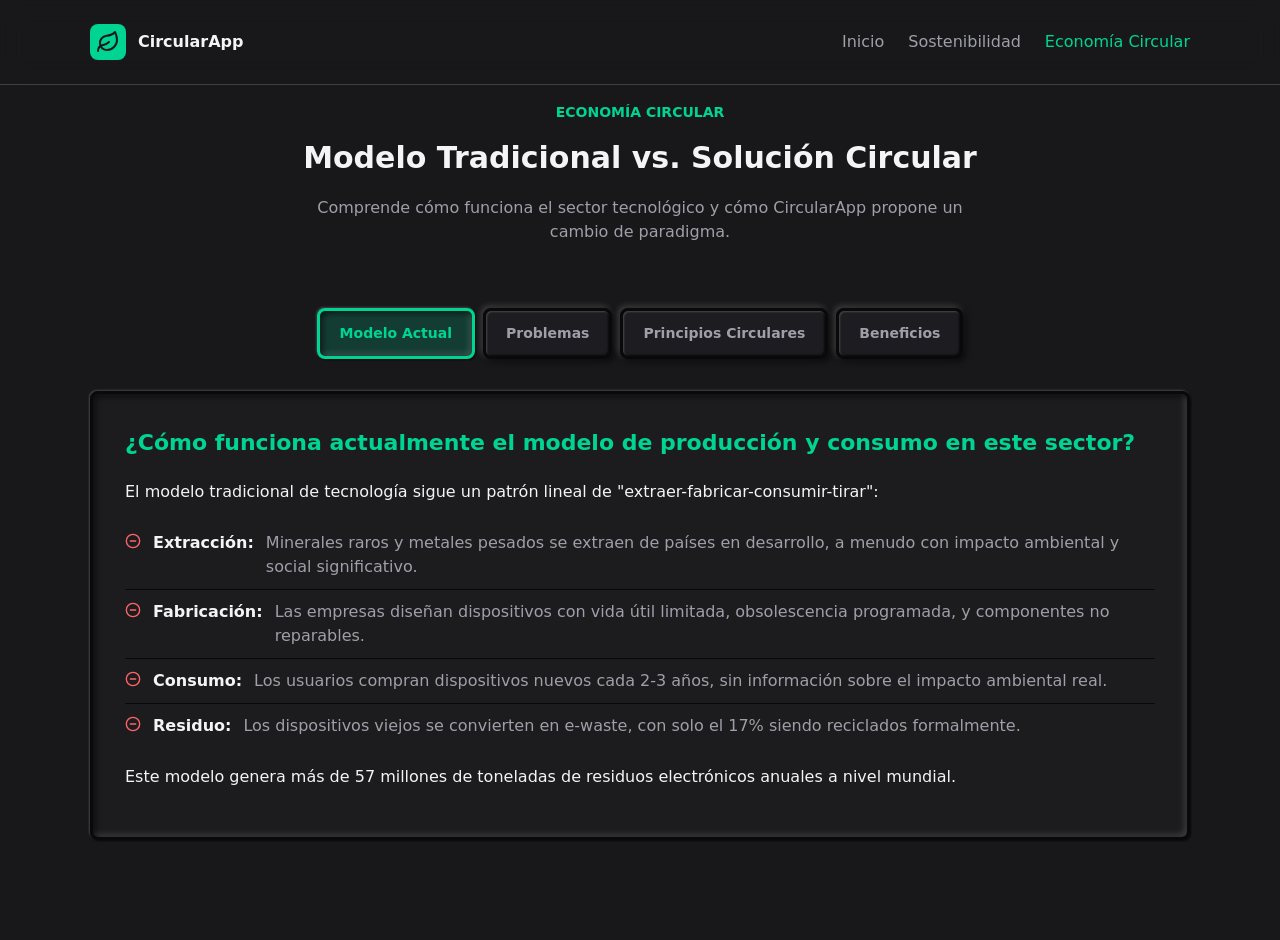
==== economia-circular/index.html @ 88b3b9d5 "Añadir página de economía circular" ====
<!DOCTYPE html>
<html lang="en">
  <head>
    <meta charset="UTF-8">
    <meta name="viewport" content="width=device-width, initial-scale=1.0">
    <title>Economía Circular - CircularApp</title>
    <link rel="stylesheet" href="/css/index.css">
    <link rel="stylesheet" href="/css/economia-circular.css">
  </head>
  <body>
    <header class="header">
      <div>
        <nav class="nav">
          <a href="/" class="home-link">
            <img src="/assets/leaf.svg" alt="CircularApp Logo">
            CircularApp
          </a>
          <ul class="nav-links">
            <li><a href="/">Inicio</a></li>
            <li><a href="/sostenibilidad/">Sostenibilidad</a></li>
            <li><a href="/economia-circular/" class="active">Economía Circular</a></li>
          </ul>
        </nav>
      </div>
    </header>

    <main>
      <div class="section">
        <div>
          <div class="section-header">
            <span>Economía Circular</span>
            <h2>Modelo Tradicional vs. Solución Circular</h2>
            <p>Comprende cómo funciona el sector tecnológico y cómo CircularApp propone un cambio de paradigma.</p>
          </div>

          <div class="tabs-container">
            <div class="tabs-header">
              <button class="tab-button active" data-tab="modelo">Modelo Actual</button>
              <button class="tab-button" data-tab="problemas">Problemas</button>
              <button class="tab-button" data-tab="principios">Principios Circulares</button>
              <button class="tab-button" data-tab="beneficios">Beneficios</button>
            </div>

            <div class="tabs-content">
              <div class="tab-panel active" id="modelo">
                <div class="tab-panel-content">
                  <h3>¿Cómo funciona actualmente el modelo de producción y consumo en este sector?</h3>
                  <p>El modelo tradicional de tecnología sigue un patrón lineal de "extraer-fabricar-consumir-tirar":</p>
                  <ul class="tab-list">
                    <li>
                      <img src="/assets/circle-minus.svg" alt="Minus">
                      <strong>Extracción:</strong> Minerales raros y metales pesados se extraen de países en desarrollo, a menudo con impacto ambiental y social significativo.
                    </li>
                    <li>
                      <img src="/assets/circle-minus.svg" alt="Minus">
                      <strong>Fabricación:</strong> Las empresas diseñan dispositivos con vida útil limitada, obsolescencia programada, y componentes no reparables.
                    </li>
                    <li>
                      <img src="/assets/circle-minus.svg" alt="Minus">
                      <strong>Consumo:</strong> Los usuarios compran dispositivos nuevos cada 2-3 años, sin información sobre el impacto ambiental real.
                    </li>
                    <li>
                      <img src="/assets/circle-minus.svg" alt="Minus">
                      <strong>Residuo:</strong> Los dispositivos viejos se convierten en e-waste, con solo el 17% siendo reciclados formalmente.
                    </li>
                  </ul>
                  <p>Este modelo genera más de 57 millones de toneladas de residuos electrónicos anuales a nivel mundial.</p>
                </div>
              </div>

              <div class="tab-panel" id="problemas">
                <div class="tab-panel-content">
                  <h3>¿Qué problemas presenta ese modelo clásico?</h3>
                  <ul class="tab-list">
                    <li>
                      <img src="/assets/circle-minus.svg" alt="Minus">
                      <div>
                        <strong>Obsolescencia programada</strong>
                        <p>Los fabricantes diseñan dispositivos con vida útil corta, forzando reemplazos innecesarios.</p>
                      </div>
                    </li>
                    <li>
                      <img src="/assets/circle-minus.svg" alt="Minus">
                      <div>
                        <strong>Falta de transparencia</strong>
                        <p>Los consumidores no tienen acceso a información sobre reparabilidad, huella ambiental o durabilidad.</p>
                      </div>
                    </li>
                    <li>
                      <img src="/assets/circle-minus.svg" alt="Minus">
                      <div>
                        <strong>Desechos electrónicos</strong>
                        <p>Solo el 17.4% de los residuos electrónicos se reciclan formalmente; el resto termina en vertederos o se quema.</p>
                      </div>
                    </li>
                    <li>
                      <img src="/assets/circle-minus.svg" alt="Minus">
                      <div>
                        <strong>Extracción insostenible</strong>
                        <p>La minería de metales raros causa deforestación, contaminación de agua y violación de derechos humanos.</p>
                      </div>
                    </li>
                    <li>
                      <img src="/assets/circle-minus.svg" alt="Minus">
                      <div>
                        <strong>Altas emisiones de CO2</strong>
                        <p>La fabricación de un smartphone genera entre 70-80 kg de CO2, mayormente durante la producción.</p>
                      </div>
                    </li>
                  </ul>
                </div>
              </div>

              <div class="tab-panel" id="principios">
                <div class="tab-panel-content">
                  <h3>¿Qué principios de la economía circular aplica CircularApp?</h3>
                  <div class="principles-grid">
                    <div class="card">
                      <div class="card-header">
                        <h4>Diseño para la durabilidad</h4>
                      </div>
                      <div class="card-content">
                        <p>Evaluamos si los dispositivos están diseñados para durar, permitiendo reparación y actualizaciones.</p>
                      </div>
                    </div>
                    <div class="card">
                      <div class="card-header">
                        <h4>Right to Repair</h4>
                      </div>
                      <div class="card-content">
                        <p>Promovemos el derecho a reparar, informando sobre disponibilidad de piezas y documentación técnica.</p>
                      </div>
                    </div>
                    <div class="card">
                      <div class="card-header">
                        <h4>Reutilización</h4>
                      </div>
                      <div class="card-content">
                        <p>Recomendamos dispositivos reacondicionados como alternativa sostenible a la compra nueva.</p>
                      </div>
                    </div>
                    <div class="card">
                      <div class="card-header">
                        <h4>Transparencia</h4>
                      </div>
                      <div class="card-content">
                        <p>Proporcionamos datos claros sobre huella ambiental para decisiones de consumo responsables.</p>
                      </div>
                    </div>
                    <div class="card">
                      <div class="card-header">
                        <h4>Extensión de vida útil</h4>
                      </div>
                      <div class="card-content">
                        <p>Ayudamos a maximizar el uso de dispositivos existentes antes de reemplazar.</p>
                      </div>
                    </div>
                    <div class="card">
                      <div class="card-header">
                        <h4>Consumo responsable</h4>
                      </div>
                      <div class="card-content">
                        <p>Guiamos a los usuarios hacia decisiones de compra alineadas con la sostenibilidad.</p>
                      </div>
                    </div>
                  </div>
                </div>
              </div>

              <div class="tab-panel" id="beneficios">
                <div class="tab-panel-content">
                  <h3>¿Qué beneficios aporta frente al modelo tradicional?</h3>
                  <div class="benefits-comparison">
                    <div class="card">
                      <div class="card-header">
                        <h4>Modelo Tradicional</h4>
                      </div>
                      <div class="card-content">
                        <ul class="tab-list">
                          <li>
                            <img src="/assets/circle-minus.svg" alt="Minus">
                            Compras frecuentes de dispositivos nuevos
                          </li>
                          <li>
                            <img src="/assets/circle-minus.svg" alt="Minus">
                            Alto coste económico a largo plazo
                          </li>
                          <li>
                            <img src="/assets/circle-minus.svg" alt="Minus">
                            Impacto ambiental muy elevado
                          </li>
                          <li>
                            <img src="/assets/circle-minus.svg" alt="Minus">
                            Dependencia de fabricantes
                          </li>
                          <li>
                            <img src="/assets/circle-minus.svg" alt="Minus">
                            Información opaca para consumidores
                          </li>
                          <li>
                            <img src="/assets/circle-minus.svg" alt="Minus">
                            Residuos electrónicos acumulados
                          </li>
                        </ul>
                      </div>
                    </div>
                    <div class="card">
                      <div class="card-header">
                        <h4>Con CircularApp</h4>
                      </div>
                      <div class="card-content">
                        <ul class="tab-list">
                          <li>
                            <img src="/assets/circle-check.svg" alt="Check">
                            Decisiones informadas de compra
                          </li>
                          <li>
                            <img src="/assets/circle-check.svg" alt="Check">
                            Ahorro económico significativo
                          </li>
                          <li>
                            <img src="/assets/circle-check.svg" alt="Check">
                            Reducción de huella ambiental
                          </li>
                          <li>
                            <img src="/assets/circle-check.svg" alt="Check">
                            Independencia del fabricante
                          </li>
                          <li>
                            <img src="/assets/circle-check.svg" alt="Check">
                            Transparencia total
                          </li>
                          <li>
                            <img src="/assets/circle-check.svg" alt="Check">
                            Menor generación de residuos
                          </li>
                        </ul>
                      </div>
                    </div>
                  </div>
                  <div class="benefit-stats">
                    <div class="card">
                      <div class="card-content">
                        <p class="benefit-stat-value">40%</p>
                        <p class="benefit-stat-label">menos CO2 eligiendo reacondicionado</p>
                      </div>
                    </div>
                    <div class="card">
                      <div class="card-content">
                        <p class="benefit-stat-value">70%</p>
                        <p class="benefit-stat-label">ahorro frente a dispositivo nuevo</p>
                      </div>
                    </div>
                    <div class="card">
                      <div class="card-content">
                        <p class="benefit-stat-value">3x</p>
                        <p class="benefit-stat-label">más vida útil con buenas prácticas</p>
                      </div>
                    </div>
                  </div>
                </div>
              </div>
            </div>
          </div>
        </div>
      </div>
    </main>
    <script src="/js/home.js"></script>
  </body>
</html>
---- css/index.css ----
@import "reset.css";

/* VARIABLES */
:root {
	/* --color-background: oklch(92% 0.004 286.32); /* color-zinc-200 */
	/* --color-foreground: oklch(37% 0.013 285.805); /* color-zinc-700 */
	/* --color-muted-background: oklch(87.1% 0.006 286.286); /* color-zinc-300 */
	/* --color-muted-foreground: oklch(44.2% 0.017 285.786); /* color-zinc-600 */
	/* --color-primary: oklch(59.6% 0.145 163.225); /* color-emerald-600 */
	/* --color-danger: oklch(57.7% 0.245 27.325); /* color-red-600 */
	/* --color-border: oklch(92% 0.004 286.32); /* color-zinc-200 */

	/* --color-shadow: rgba(0, 0, 0, 0.2); */
	/* --color-highlight: rgba(255, 255, 255, 1); */

	--color-background: oklch(21% 0.006 285.885); /* color-zinc-900 */
	--color-foreground: oklch(96.7% 0.001 286.375); /* color-zinc-100 */
	--color-muted-background: oklch(37% 0.013 285.805); /* color-zinc-700 */
	--color-muted-foreground: oklch(70.5% 0.015 286.067); /* color-zinc-400 */
	--color-primary: oklch(76.5% 0.177 163.223); /* color-emerald-400 */
	--color-danger: oklch(70.4% 0.191 22.216); /* color-red-400 */
	--color-border: oklch(14.1% 0.005 285.823); /* color-zinc-950 */

	--color-shadow: rgba(0, 0, 0, 0.75);
	--color-highlight: rgba(255, 255, 255, 0.2);

	--shadow-raised:
		2px 2px 6px var(--color-shadow),
		-2px -2px 6px var(--color-highlight),
		inset 0px 0px 0px var(--color-shadow),
		inset 0px 0px 0px var(--color-highlight),
		inset 1px 1px 2px var(--color-highlight),
		inset -1px -1px 2px var(--color-shadow);
	--shadow-inset:
		1px 1px 2px var(--color-shadow),
		-1px -1px 2px var(--color-highlight),
		inset 2px 2px 6px var(--color-shadow),
		inset -2px -2px 6px var(--color-highlight),
		inset 0px 0px 0px var(--color-highlight),
		inset 0px 0px 0px var(--color-shadow);
}

/* DEFAULT STYLES */
html {
	scroll-behavior: smooth;
}

body {
	background: var(--color-background);
	color: var(--color-foreground);
}

/* COMPONENTS */
.button {
	display: inline-flex;
	border: 3px solid var(--color-border);
	border-radius: 8px;
	font-weight: 600;
	padding: 8px 14px;
	box-shadow: var(--shadow-raised);
	transition: all 0.2s ease;
	background: linear-gradient(
		to top left,
		hsl(from var(--color-muted-background) h s l / 0.05),
		hsl(from var(--color-muted-background) h s l / 0.25)
	);
}
.button:active {
	box-shadow: var(--shadow-inset);
	scale: 0.99;
}
.button.button-primary {
	background: linear-gradient(
		to top left,
		hsl(from var(--color-primary) h s l / 0.05),
		hsl(from var(--color-primary) h s l / 0.25)
	);
}

.card {
	border: 3px solid var(--color-border);
	border-radius: 8px;
	box-shadow: var(--shadow-raised);
	transition: all 0.2s ease-in-out;
	background: hsl(from var(--color-muted-background) h s l / 0.15);
}
.card.card-inset {
	box-shadow: var(--shadow-inset);
}
.card .card-header {
	padding: 18px;
}
.card .card-header h3 {
	font-size: 20px;
	font-weight: 600;
	color: var(--color-primary);
}
.card .card-header p {
	font-size: 14px;
	color: var(--color-muted-foreground);
	margin-top: -4px;
}
.card .card-content {
	padding: 0 18px 18px 18px;
}
.card .card-content p {
	font-size: 14px;
}

/* HEADER */
.header {
	position: fixed;
	top: 0;
	left: 0;
	right: 0;
	z-index: 10;
	padding: 24px 0;
	border-bottom: 1px solid var(--color-muted-background);
	backdrop-filter: blur(12px);
}

.header div {
	max-width: 1100px;
	margin: 0 auto;
}

.header .home-link {
	display: flex;
	flex-direction: row;
	align-items: center;
	gap: 12px;
	font-size: 16px;
	font-weight: bold;
}

.header .home-link img {
	height: 36px;
	width: 36px;
	padding: 6px;
	border-radius: 8px;
	background-color: var(--color-primary);
}

/* MAIN */
.primary {
	color: var(--color-primary);
}

/* SECTIONS */
.section {
	padding: 100px 0;
}
.section > div {
	max-width: 1100px;
	margin: 0 auto;
}

.section-header {
	margin: 0 auto;
	max-width: 700px;
	text-align: center;
}
.section-header span {
	margin-bottom: 12px;
	display: inline-block;
	font-size: 14px;
	font-weight: 600;
	text-transform: uppercase;
	color: var(--color-primary);
}
.section-header h2 {
	font-size: 30px;
	font-weight: bold;
}
.section-header p {
	margin-top: 16px;
	text-wrap: pretty;
	color: var(--color-muted-foreground);
}

/* NAV */
.nav {
	display: flex;
	flex-direction: row;
	align-items: center;
	justify-content: space-between;
}

.nav-links {
	display: flex;
	flex-direction: row;
	gap: 24px;
	list-style: none;
	margin: 0;
	padding: 0;
}

.nav-links a {
	font-weight: 500;
	color: var(--color-muted-foreground);
	transition: color 0.2s ease;
}

.nav-links a:hover,
.nav-links a.active {
	color: var(--color-primary);
}
---- css/economia-circular.css ----
/* TABS */
.tabs-container {
	margin-top: 64px;
}

.tabs-header {
	display: flex;
	gap: 8px;
	flex-wrap: wrap;
	justify-content: center;
}

.tab-button {
	padding: 12px 20px;
	border: 3px solid var(--color-border);
	border-radius: 8px;
	background: hsl(from var(--color-muted-background) h s l / 0.15);
	color: var(--color-muted-foreground);
	font-weight: 600;
	font-size: 14px;
	cursor: pointer;
	box-shadow: var(--shadow-raised);
}

.tab-button:hover {
	background: hsl(from var(--color-primary) h s l / 0.1);
	color: var(--color-foreground);
}

.tab-button.active {
	background: hsl(from var(--color-primary) h s l / 0.2);
	color: var(--color-primary);
	border-color: var(--color-primary);
	box-shadow: var(--shadow-inset);
}

.tabs-content {
	margin-top: 32px;
}

.tab-panel {
	display: none;
}

.tab-panel.active {
	display: block;
}

.tab-panel-content {
	border: 3px solid var(--color-border);
	border-radius: 8px;
	padding: 32px;
	background: hsl(from var(--color-muted-background) h s l / 0.1);
	box-shadow: var(--shadow-inset);
}

.tab-panel-content h3 {
	font-size: 22px;
	font-weight: bold;
	color: var(--color-primary);
	margin-bottom: 20px;
}

.tab-panel-content > p {
	margin-bottom: 16px;
	color: var(--color-foreground);
	line-height: 1.6;
}

.tab-list {
	list-style: none;
	padding: 0;
	margin: 16px 0;
}

.tab-list li {
	display: flex;
	flex-direction: row;
	align-items: flex-start;
	gap: 12px;
	padding: 10px 0;
	border-bottom: 1px solid var(--color-border);
	color: var(--color-muted-foreground);
	line-height: 1.5;
}

.tab-list li:last-child {
	border-bottom: none;
}

.tab-list li img {
	height: 16px;
	width: 16px;
	flex-shrink: 0;
	margin-top: 2px;
}

.tab-list li strong {
	color: var(--color-foreground);
}

.tab-list li div {
	flex: 1;
}

.tab-list li div strong {
	display: block;
	margin-bottom: 4px;
}

.tab-list li div p {
	margin: 0;
	font-size: 13px;
}

/* PRINCIPLES GRID */
.principles-grid {
	display: grid;
	grid-template-columns: repeat(3, 1fr);
	gap: 20px;
	margin-top: 24px;
}

.principles-grid .card .card-header h4 {
	font-size: 16px;
	font-weight: 600;
	color: var(--color-primary);
}

.principles-grid .card .card-content p {
	font-size: 13px;
	color: var(--color-muted-foreground);
	line-height: 1.5;
	margin: 0;
}

/* BENEFITS COMPARISON */
.benefits-comparison {
	display: grid;
	grid-template-columns: repeat(2, 1fr);
	gap: 24px;
	margin: 24px 0;
}

.benefits-comparison .card .card-header h4 {
	font-size: 18px;
	font-weight: bold;
}

.benefits-comparison .card:first-child .card-header h4 {
	color: var(--color-danger);
}

.benefits-comparison .card:last-child .card-header h4 {
	color: var(--color-primary);
}

.benefits-comparison .card .card-content {
	padding: 18px;
}

.benefits-comparison .card .card-content .tab-list li {
	border-bottom: none;
	padding: 6px 0;
	font-size: 14px;
}

.benefits-comparison .card:first-child .card-content .tab-list li {
	color: var(--color-muted-foreground);
}

.benefits-comparison .card:last-child .card-content .tab-list li {
	color: var(--color-foreground);
}

.benefit-stats {
	display: flex;
	justify-content: space-around;
	gap: 24px;
	margin-top: 32px;
	padding-top: 24px;
	border-top: 2px solid var(--color-border);
}

.benefit-stats .card .card-content {
	text-align: center;
	padding: 12px;
}

.benefit-stat-value {
	display: block;
	font-size: 36px;
	font-weight: bold;
	color: var(--color-primary);
}

.benefit-stat-label {
	font-size: 12px;
	color: var(--color-muted-foreground);
}
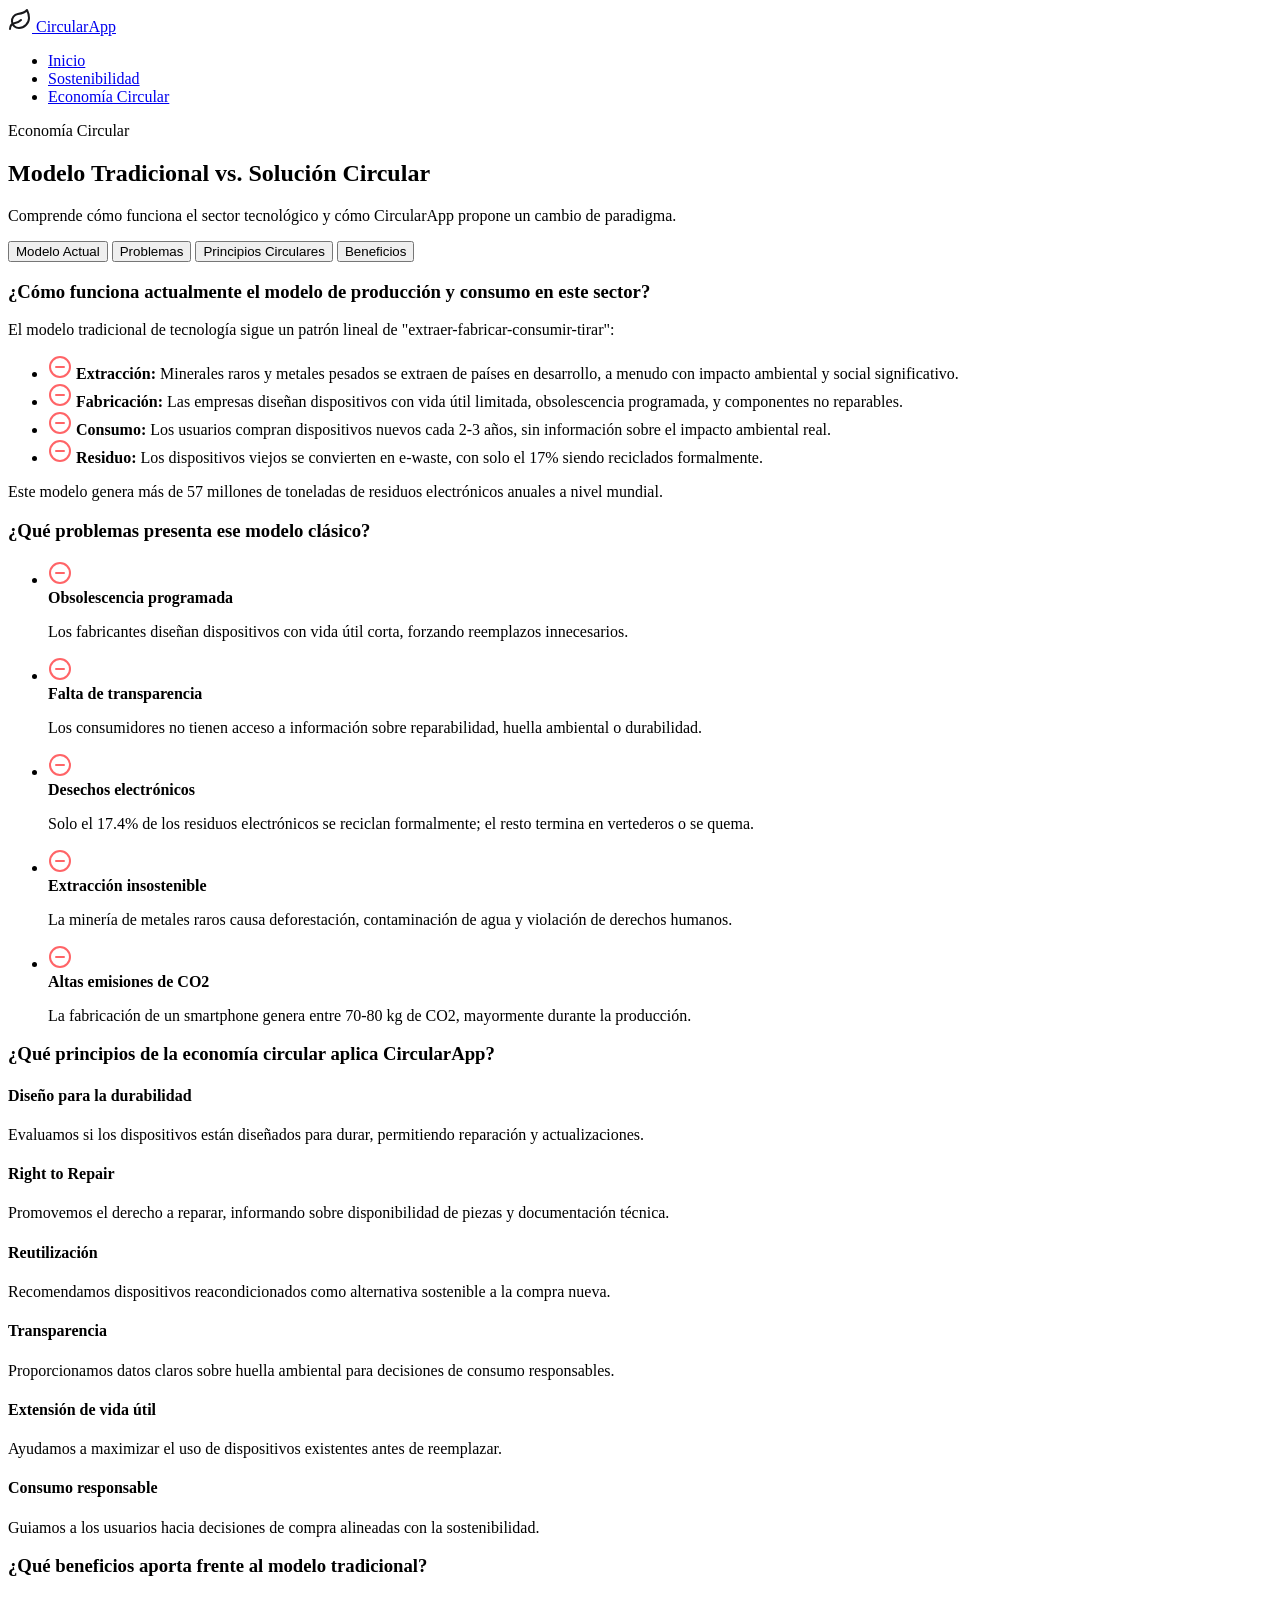
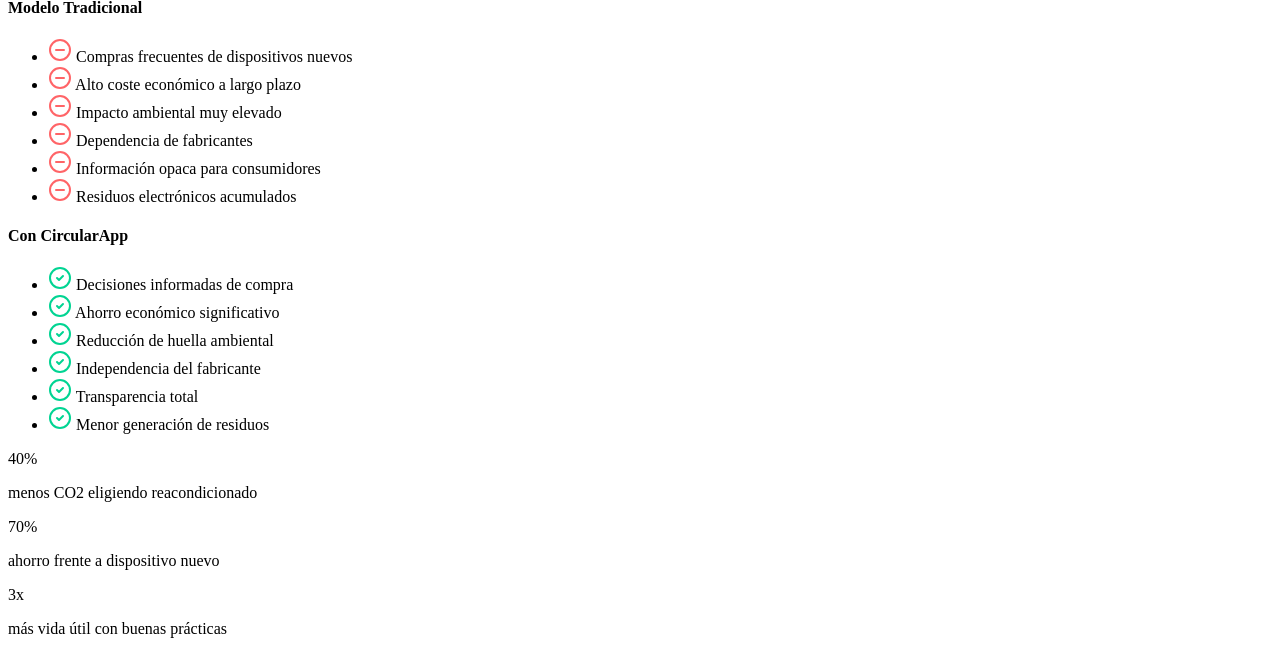
==== commit a22225a1: "Añadir prefijo a los enlaces" ====
--- a/economia-circular/index.html
+++ b/economia-circular/index.html
@@ -4,21 +4,22 @@
     <meta charset="UTF-8">
     <meta name="viewport" content="width=device-width, initial-scale=1.0">
     <title>Economía Circular - CircularApp</title>
-    <link rel="stylesheet" href="/css/index.css">
-    <link rel="stylesheet" href="/css/economia-circular.css">
+    <link rel="stylesheet" href="/grupo-sostenible/css/index.css">
+    <link rel="stylesheet" href="/grupo-sostenible/css/economia-circular.css">
+    <script src="/grupo-sostenible/js/economia-circular.js" defer></script>
   </head>
   <body>
     <header class="header">
       <div>
         <nav class="nav">
-          <a href="/" class="home-link">
+          <a href="/grupo-sostenible/" class="home-link">
             <img src="/assets/leaf.svg" alt="CircularApp Logo">
             CircularApp
           </a>
           <ul class="nav-links">
-            <li><a href="/">Inicio</a></li>
-            <li><a href="/sostenibilidad/">Sostenibilidad</a></li>
-            <li><a href="/economia-circular/" class="active">Economía Circular</a></li>
+            <li><a href="/grupo-sostenible/">Inicio</a></li>
+            <li><a href="/grupo-sostenible/sostenibilidad/">Sostenibilidad</a></li>
+            <li><a href="/grupo-sostenible/economia-circular/" class="active">Economía Circular</a></li>
           </ul>
         </nav>
       </div>
@@ -265,6 +266,5 @@
         </div>
       </div>
     </main>
-    <script src="/js/home.js"></script>
   </body>
 </html>
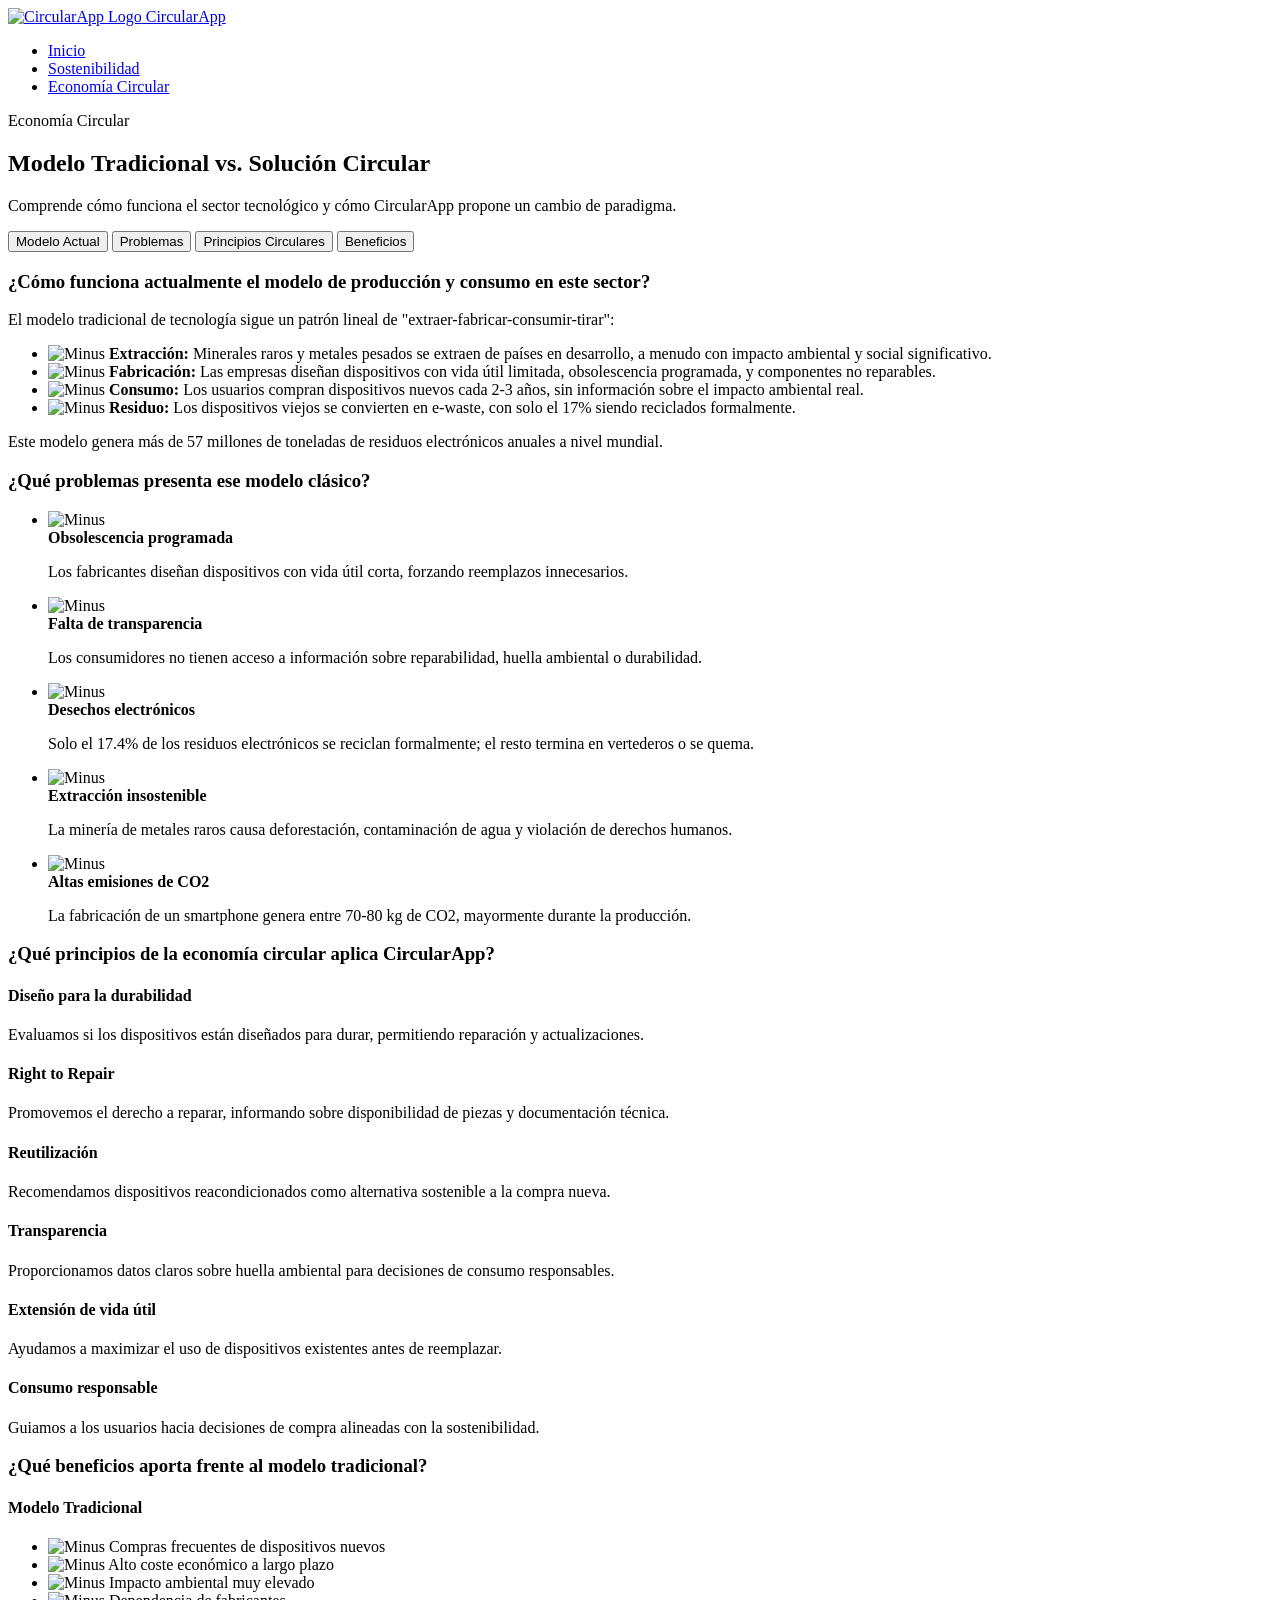
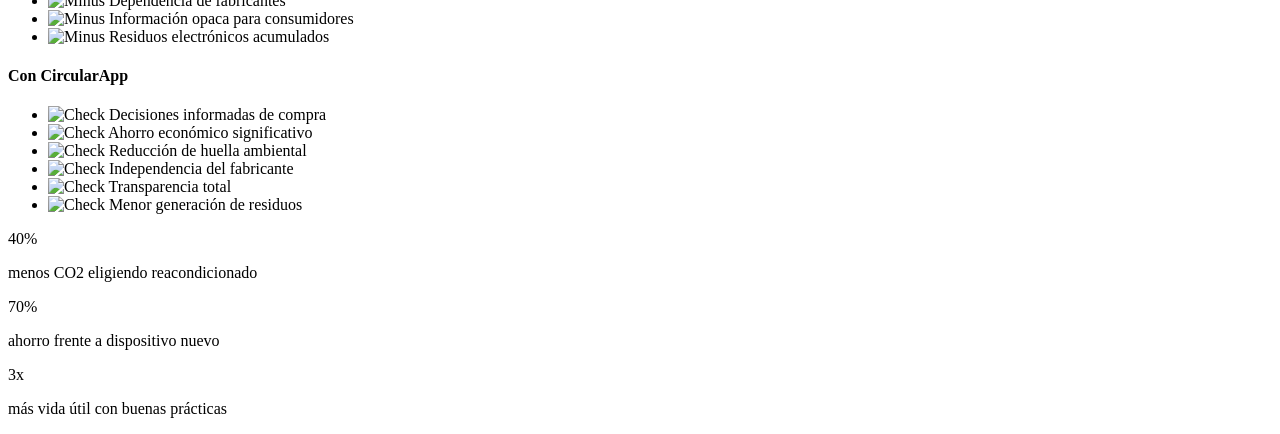
==== commit 25822bdc: "Añadir prefijo a las imágenes" ====
--- a/economia-circular/index.html
+++ b/economia-circular/index.html
@@ -13,7 +13,7 @@
       <div>
         <nav class="nav">
           <a href="/grupo-sostenible/" class="home-link">
-            <img src="/assets/leaf.svg" alt="CircularApp Logo">
+            <img src="/grupo-sostenible/assets/leaf.svg" alt="CircularApp Logo">
             CircularApp
           </a>
           <ul class="nav-links">
@@ -49,19 +49,19 @@
                   <p>El modelo tradicional de tecnología sigue un patrón lineal de "extraer-fabricar-consumir-tirar":</p>
                   <ul class="tab-list">
                     <li>
-                      <img src="/assets/circle-minus.svg" alt="Minus">
+                      <img src="/grupo-sostenible/assets/circle-minus.svg" alt="Minus">
                       <strong>Extracción:</strong> Minerales raros y metales pesados se extraen de países en desarrollo, a menudo con impacto ambiental y social significativo.
                     </li>
                     <li>
-                      <img src="/assets/circle-minus.svg" alt="Minus">
+                      <img src="/grupo-sostenible/assets/circle-minus.svg" alt="Minus">
                       <strong>Fabricación:</strong> Las empresas diseñan dispositivos con vida útil limitada, obsolescencia programada, y componentes no reparables.
                     </li>
                     <li>
-                      <img src="/assets/circle-minus.svg" alt="Minus">
+                      <img src="/grupo-sostenible/assets/circle-minus.svg" alt="Minus">
                       <strong>Consumo:</strong> Los usuarios compran dispositivos nuevos cada 2-3 años, sin información sobre el impacto ambiental real.
                     </li>
                     <li>
-                      <img src="/assets/circle-minus.svg" alt="Minus">
+                      <img src="/grupo-sostenible/assets/circle-minus.svg" alt="Minus">
                       <strong>Residuo:</strong> Los dispositivos viejos se convierten en e-waste, con solo el 17% siendo reciclados formalmente.
                     </li>
                   </ul>
@@ -74,35 +74,35 @@
                   <h3>¿Qué problemas presenta ese modelo clásico?</h3>
                   <ul class="tab-list">
                     <li>
-                      <img src="/assets/circle-minus.svg" alt="Minus">
+                      <img src="/grupo-sostenible/assets/circle-minus.svg" alt="Minus">
                       <div>
                         <strong>Obsolescencia programada</strong>
                         <p>Los fabricantes diseñan dispositivos con vida útil corta, forzando reemplazos innecesarios.</p>
                       </div>
                     </li>
                     <li>
-                      <img src="/assets/circle-minus.svg" alt="Minus">
+                      <img src="/grupo-sostenible/assets/circle-minus.svg" alt="Minus">
                       <div>
                         <strong>Falta de transparencia</strong>
                         <p>Los consumidores no tienen acceso a información sobre reparabilidad, huella ambiental o durabilidad.</p>
                       </div>
                     </li>
                     <li>
-                      <img src="/assets/circle-minus.svg" alt="Minus">
+                      <img src="/grupo-sostenible/assets/circle-minus.svg" alt="Minus">
                       <div>
                         <strong>Desechos electrónicos</strong>
                         <p>Solo el 17.4% de los residuos electrónicos se reciclan formalmente; el resto termina en vertederos o se quema.</p>
                       </div>
                     </li>
                     <li>
-                      <img src="/assets/circle-minus.svg" alt="Minus">
+                      <img src="/grupo-sostenible/assets/circle-minus.svg" alt="Minus">
                       <div>
                         <strong>Extracción insostenible</strong>
                         <p>La minería de metales raros causa deforestación, contaminación de agua y violación de derechos humanos.</p>
                       </div>
                     </li>
                     <li>
-                      <img src="/assets/circle-minus.svg" alt="Minus">
+                      <img src="/grupo-sostenible/assets/circle-minus.svg" alt="Minus">
                       <div>
                         <strong>Altas emisiones de CO2</strong>
                         <p>La fabricación de un smartphone genera entre 70-80 kg de CO2, mayormente durante la producción.</p>
@@ -179,27 +179,27 @@
                       <div class="card-content">
                         <ul class="tab-list">
                           <li>
-                            <img src="/assets/circle-minus.svg" alt="Minus">
+                            <img src="/grupo-sostenible/assets/circle-minus.svg" alt="Minus">
                             Compras frecuentes de dispositivos nuevos
                           </li>
                           <li>
-                            <img src="/assets/circle-minus.svg" alt="Minus">
+                            <img src="/grupo-sostenible/assets/circle-minus.svg" alt="Minus">
                             Alto coste económico a largo plazo
                           </li>
                           <li>
-                            <img src="/assets/circle-minus.svg" alt="Minus">
+                            <img src="/grupo-sostenible/assets/circle-minus.svg" alt="Minus">
                             Impacto ambiental muy elevado
                           </li>
                           <li>
-                            <img src="/assets/circle-minus.svg" alt="Minus">
+                            <img src="/grupo-sostenible/assets/circle-minus.svg" alt="Minus">
                             Dependencia de fabricantes
                           </li>
                           <li>
-                            <img src="/assets/circle-minus.svg" alt="Minus">
+                            <img src="/grupo-sostenible/assets/circle-minus.svg" alt="Minus">
                             Información opaca para consumidores
                           </li>
                           <li>
-                            <img src="/assets/circle-minus.svg" alt="Minus">
+                            <img src="/grupo-sostenible/assets/circle-minus.svg" alt="Minus">
                             Residuos electrónicos acumulados
                           </li>
                         </ul>
@@ -212,27 +212,27 @@
                       <div class="card-content">
                         <ul class="tab-list">
                           <li>
-                            <img src="/assets/circle-check.svg" alt="Check">
+                            <img src="/grupo-sostenible/assets/circle-check.svg" alt="Check">
                             Decisiones informadas de compra
                           </li>
                           <li>
-                            <img src="/assets/circle-check.svg" alt="Check">
+                            <img src="/grupo-sostenible/assets/circle-check.svg" alt="Check">
                             Ahorro económico significativo
                           </li>
                           <li>
-                            <img src="/assets/circle-check.svg" alt="Check">
+                            <img src="/grupo-sostenible/assets/circle-check.svg" alt="Check">
                             Reducción de huella ambiental
                           </li>
                           <li>
-                            <img src="/assets/circle-check.svg" alt="Check">
+                            <img src="/grupo-sostenible/assets/circle-check.svg" alt="Check">
                             Independencia del fabricante
                           </li>
                           <li>
-                            <img src="/assets/circle-check.svg" alt="Check">
+                            <img src="/grupo-sostenible/assets/circle-check.svg" alt="Check">
                             Transparencia total
                           </li>
                           <li>
-                            <img src="/assets/circle-check.svg" alt="Check">
+                            <img src="/grupo-sostenible/assets/circle-check.svg" alt="Check">
                             Menor generación de residuos
                           </li>
                         </ul>
